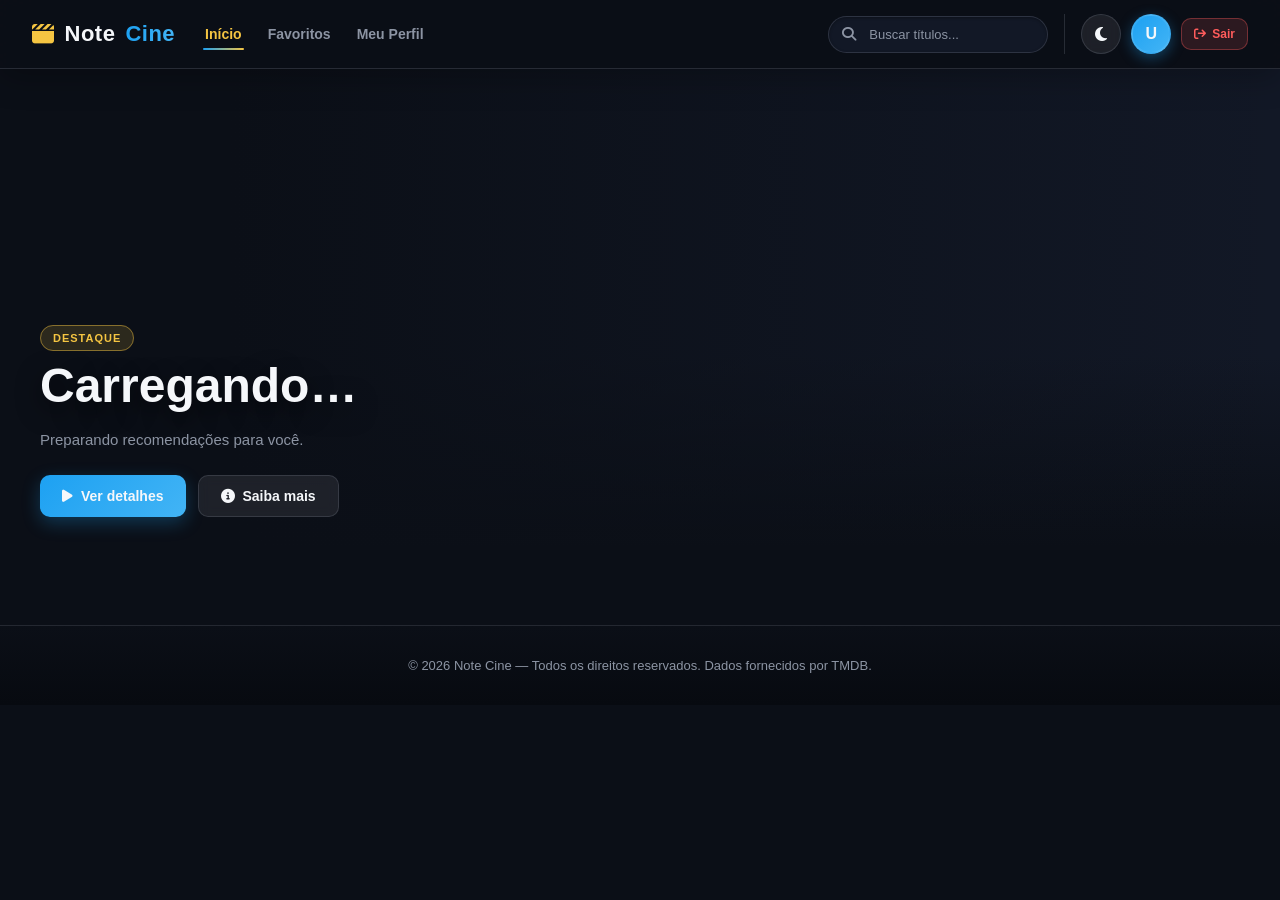
==== admin.html @ 6404b25a "Add files via upload" ====
<!DOCTYPE html>
<html lang="pt-BR">
<head>
    <meta charset="UTF-8">
    <meta name="viewport" content="width=device-width, initial-scale=1.0">
    <title>Admin — Note Cine</title>
    <link rel="stylesheet" href="https://cdnjs.cloudflare.com/ajax/libs/font-awesome/6.4.0/css/all.min.css">
    <link rel="stylesheet" href="theme.css">
    <style>
        body { padding: 32px 20px; }
        .admin-container { max-width: 1200px; margin: 0 auto; }
        .admin-header {
            display: flex;
            justify-content: space-between;
            align-items: center;
            gap: 16px;
            flex-wrap: wrap;
            margin-bottom: 28px;
            background: var(--nc-surface);
            padding: 20px 24px;
            border-radius: 12px;
            border-left: 4px solid var(--nc-gold);
            border: 1px solid var(--nc-border);
        }
        .table-wrapper { background: var(--nc-surface); border-radius: 12px; border: 1px solid var(--nc-border); overflow: hidden; }
        table { width: 100%; border-collapse: collapse; }
        th, td { padding: 16px; font-size: 13px; text-align: left; }
        th { background: var(--nc-surface-2); color: var(--nc-blue); font-weight: 800; text-transform: uppercase; font-size: 11px; letter-spacing: 0.5px; }
        td { border-top: 1px solid var(--nc-border); color: var(--nc-grey); vertical-align: middle; }
        tr:hover td { background: rgba(29, 161, 242, 0.06); color: var(--nc-white); }
        td select { width: 100%; background: var(--nc-bg); color: var(--nc-white); border: 1px solid var(--nc-border); padding: 8px; border-radius: 8px; }
        .btn-save { width: 100%; background: rgba(245, 197, 66, 0.15); color: var(--nc-gold); border: 1px solid rgba(245, 197, 66, 0.4); padding: 10px; border-radius: 8px; cursor: pointer; font-weight: 800; }
        .btn-save:hover { background: var(--nc-gold); color: #1a1400; }
    </style>
</head>
<body>

    <div class="admin-container">
        <div class="admin-header">
            <h1 style="font-size:22px;display:flex;align-items:center;gap:10px;"><i class="fa-solid fa-screwdriver-wrench" style="color:var(--nc-gold);"></i> Painel Admin — Note Cine</h1>
            <button type="button" class="nav-back" onclick="goBack()"><i class="fa-solid fa-arrow-left"></i> Voltar</button>
        </div>

        <div class="table-wrapper">
            <table>
                <thead>
                    <tr>
                        <th>ID</th>
                        <th>Usuário</th>
                        <th>E-mail</th>
                        <th>Plano (role)</th>
                        <th>Status</th>
                        <th>Ações</th>
                    </tr>
                </thead>
                <tbody id="users-table"></tbody>
            </table>
        </div>
    </div>

    <script src="js/config.js"></script>
    <script>
        const user = JSON.parse(localStorage.getItem('cineaura_user') || '{}');
        if (user.role !== 'admin') {
            alert('Acesso negado.');
            window.location.href = 'index.html';
        }

        async function loadUsers() {
            const formData = new FormData();
            formData.append('action', 'get_users');
            const res = await fetch('api.php', { method: 'POST', body: formData });
            const data = await res.json();

            if (!data.success) return;

            const tbody = document.getElementById('users-table');
            tbody.innerHTML = '';
            data.users.forEach(u => {
                tbody.innerHTML += `
                    <tr>
                        <td>#${u.id}</td>
                        <td><strong>${u.username}</strong></td>
                        <td>${u.email}</td>
                        <td>
                            <select id="role-${u.id}">
                                <option value="user" ${u.role === 'user' ? 'selected' : ''}>Visitante (5 filmes)</option>
                                <option value="nitro" ${u.role === 'nitro' ? 'selected' : ''}>Membro Plus (7 filmes)</option>
                                <option value="cinefilo" ${u.role === 'cinefilo' || u.role === 'vip' ? 'selected' : ''}>Cinéfilo (10 filmes)</option>
                                <option value="admin" ${u.role === 'admin' ? 'selected' : ''}>Administrador</option>
                            </select>
                        </td>
                        <td>
                            <select id="status-${u.id}">
                                <option value="pending" ${u.status === 'pending' ? 'selected' : ''}>Pendente</option>
                                <option value="approved" ${u.status === 'approved' ? 'selected' : ''}>Aprovado</option>
                            </select>
                        </td>
                        <td><button type="button" class="btn-save" onclick="saveUser(${u.id})"><i class="fa-solid fa-check"></i> Salvar</button></td>
                    </tr>
                `;
            });
        }

        async function saveUser(id) {
            const role = document.getElementById(`role-${id}`).value;
            const status = document.getElementById(`status-${id}`).value;

            const formData = new FormData();
            formData.append('action', 'update_user');
            formData.append('id', id);
            formData.append('role', role);
            formData.append('status', status);

            const res = await fetch('api.php', { method: 'POST', body: formData });
            const data = await res.json();
            if (data.success) {
                alert('Usuário atualizado.');
                const loggedInUser = JSON.parse(localStorage.getItem('cineaura_user') || '{}');
                if (parseInt(loggedInUser.id) === parseInt(id)) {
                    loggedInUser.role = role;
                    localStorage.setItem('cineaura_user', JSON.stringify(loggedInUser));
                }
            } else {
                alert('Erro: ' + data.message);
            }
        }

        loadUsers();
    </script>
</body>
</html>
---- theme.css ----
:root {
    --nc-bg: #0B0F17;
    --nc-blue: #1DA1F2;
    --nc-blue-hover: #42b4f5;
    --nc-gold: #F5C542;
    --nc-white: #F5F7FA;
    --nc-grey: #8C94A3;
    --nc-surface: #121826;
    --nc-surface-2: #1a2233;
    --nc-border: rgba(140, 148, 163, 0.22);
    --nc-danger: #ff5c5c;
    --nc-radius: 12px;
    --nc-shadow: 0 18px 40px rgba(0, 0, 0, 0.45);
    --nc-shadow-soft: 0 10px 28px rgba(0, 0, 0, 0.35);
    --nc-transition: 0.3s cubic-bezier(0.4, 0, 0.2, 1);
    --nc-transition-fast: 0.18s ease;
    --nc-glass: rgba(18, 24, 38, 0.72);
    --nc-gold-soft: rgba(245, 197, 66, 0.14);
    --nc-blue-soft: rgba(29, 161, 242, 0.14);
    --nc-danger-soft: rgba(255, 92, 92, 0.14);
    --nc-white-soft: rgba(245, 247, 250, 0.08);
}

/* Light mode shadow and styling overrides */
[data-theme="light"] {
    --nc-shadow: 0 8px 24px rgba(0, 0, 0, 0.08);
    --nc-shadow-soft: 0 4px 12px rgba(0, 0, 0, 0.06);
}

* { box-sizing: border-box; margin: 0; padding: 0; }

html { scrollbar-color: var(--nc-blue) var(--nc-surface); }
::-webkit-scrollbar { width: 10px; height: 10px; }
::-webkit-scrollbar-track { background: var(--nc-bg); }
::-webkit-scrollbar-thumb {
    background: linear-gradient(180deg, var(--nc-blue), #155f92);
    border-radius: 999px;
    border: 2px solid var(--nc-bg);
}
::-webkit-scrollbar-thumb:hover { background: var(--nc-blue-hover); }

::selection { background: var(--nc-blue); color: var(--nc-white); }

:focus-visible {
    outline: 2px solid var(--nc-gold);
    outline-offset: 2px;
}

body {
    background-color: var(--nc-bg);
    color: var(--nc-white);
    font-family: 'Segoe UI', Tahoma, Geneva, Verdana, sans-serif;
    min-height: 100vh;
    overflow-x: hidden;
}

a { color: var(--nc-blue); transition: color var(--nc-transition); }
a:hover { color: var(--nc-blue-hover); }

/* Header */
.site-header {
    position: sticky;
    top: 0;
    z-index: 1000;
    padding: 14px 32px;
    background: rgba(11, 15, 23, 0.82);
    backdrop-filter: blur(18px) saturate(1.4);
    -webkit-backdrop-filter: blur(18px) saturate(1.4);
    border-bottom: 1px solid var(--nc-border);
    box-shadow: 0 8px 32px rgba(0, 0, 0, 0.25);
    display: flex;
    justify-content: space-between;
    align-items: center;
    gap: 16px;
    flex-wrap: wrap;
}

/* Light mode header */
[data-theme="light"] .site-header {
    background: rgba(255, 255, 255, 0.95);
    backdrop-filter: blur(12px) saturate(1.2);
    -webkit-backdrop-filter: blur(12px) saturate(1.2);
    border-bottom: 1px solid #E5E7EB;
    box-shadow: 0 4px 12px rgba(0, 0, 0, 0.08);
}

.header-left { display: flex; align-items: center; gap: 28px; flex-wrap: wrap; }
.brand {
    position: relative;
    font-size: 22px;
    font-weight: 900;
    color: var(--nc-white);
    text-decoration: none;
    display: flex;
    align-items: center;
    gap: 10px;
    letter-spacing: 0.5px;
}

[data-theme="light"] .brand {
    color: #1F2937;
}

.brand i { color: var(--nc-gold); transition: transform var(--nc-transition-fast); }
.brand:hover i { transform: rotate(-8deg) scale(1.1); }
.brand em { color: var(--nc-blue); font-style: normal; background: linear-gradient(90deg, var(--nc-blue), var(--nc-blue-hover)); -webkit-background-clip: text; background-clip: text; -webkit-text-fill-color: transparent; }

.site-nav ul { display: flex; list-style: none; gap: 22px; flex-wrap: wrap; }
.site-nav a {
    position: relative;
    color: var(--nc-grey);
    text-decoration: none;
    font-weight: 600;
    font-size: 14px;
    padding: 4px 2px;
    transition: var(--nc-transition);
}

[data-theme="light"] .site-nav a {
    color: #6B7280;
}

[data-theme="light"] .site-nav a:hover,
[data-theme="light"] .site-nav a.active {
    color: #1F2937;
}

.site-nav a::after {
    content: '';
    position: absolute;
    left: 0;
    bottom: -4px;
    width: 0;
    height: 2px;
    border-radius: 2px;
    background: linear-gradient(90deg, var(--nc-blue), var(--nc-gold));
    transition: width var(--nc-transition);
}
.site-nav a:hover,
.site-nav a.active { color: var(--nc-white); }
.site-nav a:hover::after,
.site-nav a.active::after { width: 100%; }
.site-nav a.active { color: var(--nc-gold); }

.header-right { display: flex; align-items: center; gap: 16px; flex-wrap: wrap; }

.search-box { position: relative; }
.search-box input {
    background: var(--nc-surface);
    border: 1px solid var(--nc-border);
    padding: 10px 14px 10px 40px;
    border-radius: 999px;
    color: var(--nc-white);
    font-size: 13px;
    outline: none;
    width: min(220px, 55vw);
    transition: var(--nc-transition);
    box-shadow: inset 0 1px 3px rgba(0, 0, 0, 0.3);
}

[data-theme="light"] .search-box input {
    background: #FFFFFF;
    border: 1px solid #D1D5DB;
    color: #1F2937;
    box-shadow: inset 0 1px 3px rgba(0, 0, 0, 0.05);
}

.search-box input::placeholder { color: var(--nc-grey); }

[data-theme="light"] .search-box input::placeholder {
    color: #9CA3AF;
}

.search-box input:hover { border-color: var(--nc-blue-hover); }

[data-theme="light"] .search-box input:hover {
    border-color: #2563EB;
}

.search-box input:focus {
    width: min(280px, 70vw);
    border-color: var(--nc-blue);
    box-shadow: 0 0 0 3px var(--nc-blue-soft), inset 0 1px 3px rgba(0, 0, 0, 0.3);
    background: var(--nc-surface-2);
}

[data-theme="light"] .search-box input:focus {
    background: #F9FAFB;
    border-color: #2563EB;
    box-shadow: 0 0 0 3px rgba(37, 99, 235, 0.1), inset 0 1px 3px rgba(0, 0, 0, 0.03);
}

.search-box i {
    position: absolute;
    left: 14px;
    top: 50%;
    transform: translateY(-50%);
    color: var(--nc-grey);
    font-size: 14px;
    pointer-events: none;
    transition: color var(--nc-transition-fast);
}

[data-theme="light"] .search-box i {
    color: #9CA3AF;
}

.search-box:focus-within i { color: var(--nc-gold); }

[data-theme="light"] .search-box:focus-within i {
    color: #2563EB;
}

#search-results {
    position: absolute;
    top: calc(100% + 8px);
    right: 0;
    width: min(360px, 92vw);
    background: var(--nc-surface);
    border: 1px solid var(--nc-border);
    border-radius: var(--nc-radius);
    box-shadow: var(--nc-shadow);
    max-height: 380px;
    overflow-y: auto;
    display: none;
    z-index: 2000;
}
.search-item {
    display: flex;
    gap: 12px;
    padding: 10px 12px;
    cursor: pointer;
    transition: background var(--nc-transition);
}
.search-item:hover,
.search-item.focused { background: var(--nc-surface-2); }
.search-item img { width: 44px; height: 66px; object-fit: cover; border-radius: 6px; }
.search-item-info h5 { font-size: 13px; margin-bottom: 4px; }
.search-item-info span { font-size: 11px; color: var(--nc-grey); }
.search-empty, .search-loading { padding: 16px; color: var(--nc-grey); font-size: 13px; }

.search-section {
    border-top: 1px solid var(--nc-border);
    padding-top: 8px;
}

.search-section:first-child {
    border-top: none;
    padding-top: 0;
}

.search-section-title {
    font-size: 11px;
    font-weight: 700;
    color: var(--nc-grey);
    text-transform: uppercase;
    letter-spacing: 0.8px;
    padding: 0 12px 8px 12px;
    margin: 0;
}

.search-user-item {
    align-items: center;
}

.search-user-avatar {
    width: 44px;
    height: 44px;
    border-radius: 50%;
    object-fit: cover;
    flex-shrink: 0;
}

.search-user-stats {
    font-size: 11px;
    color: var(--nc-grey);
    display: block;
}

.user-controls {
    display: flex;
    align-items: center;
    gap: 10px;
    border-left: 1px solid var(--nc-border);
    padding-left: 16px;
}
.user-btn {
    width: 40px;
    height: 40px;
    border-radius: 50%;
    background: linear-gradient(135deg, var(--nc-blue), var(--nc-blue-hover));
    color: var(--nc-white);
    display: flex;
    justify-content: center;
    align-items: center;
    text-decoration: none;
    font-weight: bold;
    border: 2px solid var(--nc-white-soft);
    box-shadow: 0 4px 14px rgba(29, 161, 242, 0.35);
    background-size: cover;
    background-position: center;
    transition: var(--nc-transition);
    position: relative;
}
.user-btn:hover { transform: scale(1.08) rotate(4deg); box-shadow: 0 0 22px var(--nc-blue-soft); }

.btn-ghost,
.nav-back {
    color: var(--nc-blue);
    text-decoration: none;
    font-weight: 700;
    font-size: 14px;
    display: inline-flex;
    align-items: center;
    gap: 8px;
    background: none;
    border: none;
    cursor: pointer;
    font-family: inherit;
    transition: var(--nc-transition);
}
.btn-ghost:hover,
.nav-back:hover {
    color: var(--nc-blue-hover);
    transform: translateX(-2px);
}
.nav-back {
    background: var(--nc-white-soft);
    padding: 8px 14px;
    border-radius: 999px;
    border: 1px solid var(--nc-border);
    backdrop-filter: blur(6px);
    transition: var(--nc-transition);
}
.nav-back:hover {
    background: var(--nc-blue-soft);
    border-color: var(--nc-blue);
    color: var(--nc-blue-hover);
}

.logout-btn {
    background: var(--nc-danger-soft);
    color: var(--nc-danger);
    border: 1px solid rgba(255, 92, 92, 0.35);
    padding: 8px 12px;
    border-radius: 10px;
    cursor: pointer;
    font-weight: 700;
    font-size: 12px;
    transition: var(--nc-transition);
    display: inline-flex;
    align-items: center;
    gap: 6px;
}
.logout-btn:hover { background: var(--nc-danger); color: white; box-shadow: 0 4px 12px rgba(255, 92, 92, 0.4); }
.logout-btn:active { transform: scale(0.95); }

.theme-toggle-btn {
    background: var(--nc-white-soft);
    color: var(--nc-white);
    border: 1px solid var(--nc-border);
    width: 40px;
    height: 40px;
    border-radius: 50%;
    cursor: pointer;
    font-size: 16px;
    display: flex;
    align-items: center;
    justify-content: center;
    transition: var(--nc-transition);
    backdrop-filter: blur(6px);
    -webkit-backdrop-filter: blur(6px);
}
.theme-toggle-btn:hover {
    background: var(--nc-blue-soft);
    border-color: var(--nc-blue);
    color: var(--nc-blue);
    transform: rotate(20deg) scale(1.1);
    box-shadow: 0 0 18px var(--nc-blue-soft);
}
.theme-toggle-btn:active { transform: rotate(20deg) scale(0.95); }

.logout-btn:hover { background: var(--nc-danger); color: var(--nc-white); transform: translateY(-1px); box-shadow: 0 6px 16px rgba(255, 92, 92, 0.35); }

/* Hero */
.hero-banner {
    position: relative;
    width: 100%;
    min-height: 520px;
    background-color: var(--nc-surface);
    background-size: cover;
    background-position: center top;
    display: flex;
    align-items: flex-end;
    padding: 48px 40px 72px;
}

[data-theme="light"] .hero-banner {
    background-color: linear-gradient(135deg, #F3F4F6 0%, #E5E7EB 100%);
}

.hero-banner::before {
    content: '';
    position: absolute;
    inset: 0;
    background: linear-gradient(to right, var(--nc-bg) 18%, rgba(11, 15, 23, 0.55) 55%, transparent),
                linear-gradient(to top, var(--nc-bg) 8%, transparent 45%);
}

[data-theme="light"] .hero-banner::before {
    background: linear-gradient(to right, rgba(249, 250, 251, 0.85) 18%, rgba(249, 250, 251, 0.4) 55%, transparent),
                linear-gradient(to top, rgba(249, 250, 251, 0.6) 8%, transparent 45%);
}

.hero-content { position: relative; z-index: 2; max-width: 640px; }
.hero-badge {
    background: var(--nc-gold-soft);
    color: var(--nc-gold);
    border: 1px solid rgba(245, 197, 66, 0.45);
    padding: 6px 12px;
    border-radius: 999px;
    font-size: 11px;
    font-weight: 800;
    text-transform: uppercase;
    letter-spacing: 1px;
    animation: fadeUp 0.6s ease both;
}

[data-theme="light"] .hero-badge {
    background: rgba(37, 99, 235, 0.1);
    color: #2563EB;
    border: 1px solid rgba(37, 99, 235, 0.3);
}

.hero-title {
    font-size: clamp(28px, 5vw, 48px);
    font-weight: 900;
    margin: 14px 0 16px;
    line-height: 1.08;
    text-shadow: 0 8px 24px rgba(0, 0, 0, 0.65);
    animation: fadeUp 0.6s ease 0.08s both;
}

[data-theme="light"] .hero-title {
    color: #1F2937;
    text-shadow: 0 4px 12px rgba(0, 0, 0, 0.1);
}

.hero-desc { animation: fadeUp 0.6s ease 0.16s both; }
.hero-btns { animation: fadeUp 0.6s ease 0.24s both; }

@keyframes fadeUp {
    from { opacity: 0; transform: translateY(16px); }
    to { opacity: 1; transform: translateY(0); }
}
.hero-desc {
    font-size: 15px;
    color: var(--nc-grey);
    line-height: 1.65;
    margin-bottom: 22px;
    max-width: 560px;
}

[data-theme="light"] .hero-desc {
    color: #6B7280;
}

.hero-btns { display: flex; flex-wrap: wrap; gap: 12px; }

.btn-primary {
    position: relative;
    overflow: hidden;
    background: linear-gradient(135deg, var(--nc-blue), var(--nc-blue-hover));
    color: var(--nc-white);
    border: none;
    padding: 12px 22px;
    border-radius: 10px;
    font-weight: 800;
    font-size: 14px;
    cursor: pointer;
    display: inline-flex;
    align-items: center;
    gap: 8px;
    box-shadow: 0 6px 18px rgba(29, 161, 242, 0.28);
    transition: transform var(--nc-transition), box-shadow var(--nc-transition), filter var(--nc-transition);
}

[data-theme="light"] .btn-primary {
    background: linear-gradient(135deg, #2563EB, #1D4ED8);
    box-shadow: 0 4px 12px rgba(37, 99, 235, 0.25);
}

.btn-primary:hover {
    background: linear-gradient(135deg, var(--nc-blue-hover), var(--nc-blue));
    transform: translateY(-2px);
    box-shadow: 0 14px 28px rgba(29, 161, 242, 0.4);
    filter: saturate(1.1);
}

[data-theme="light"] .btn-primary:hover {
    background: linear-gradient(135deg, #1D4ED8, #1E40AF);
    box-shadow: 0 8px 20px rgba(37, 99, 235, 0.35);
}

.btn-primary:active { transform: translateY(0) scale(0.98); }
.btn-secondary {
    position: relative;
    overflow: hidden;
    background: var(--nc-white-soft);
    color: var(--nc-white);
    border: 1px solid var(--nc-border);
    padding: 12px 22px;
    border-radius: 10px;
    font-weight: 700;
    font-size: 14px;
    cursor: pointer;
    display: inline-flex;
    align-items: center;
    gap: 8px;
    backdrop-filter: blur(6px);
    transition: var(--nc-transition);
}

[data-theme="light"] .btn-secondary {
    background: #F3F4F6;
    color: #2563EB;
    border: 1px solid #D1D5DB;
}

[data-theme="light"] .btn-secondary:hover {
    background: #E5E7EB;
    border-color: #2563EB;
}

.btn-secondary:hover { background: var(--nc-surface-2); border-color: var(--nc-blue); transform: translateY(-2px); }
.btn-secondary:active { transform: translateY(0) scale(0.98); }

.btn-gold {
    position: relative;
    overflow: hidden;
    background: linear-gradient(135deg, var(--nc-gold), #e8b73a);
    color: #1a1400;
    border: none;
    padding: 12px 20px;
    border-radius: 10px;
    font-weight: 800;
    cursor: pointer;
    box-shadow: 0 6px 18px rgba(245, 197, 66, 0.3);
    transition: var(--nc-transition);
}
.btn-gold:hover { filter: brightness(1.08); transform: translateY(-2px); box-shadow: 0 12px 26px rgba(245, 197, 66, 0.4); }
.btn-gold:active { transform: translateY(0) scale(0.98); }

/* ==== ALTERAÇÕES DE LAYOUT (ITEM 2 DO PROMPT) ==== */
.page-container {
    max-width: 2000px;
    width: 98%;
    margin: -36px auto 48px;
    padding: 0 2vw 24px;
    position: relative;
    z-index: 3;
}

/* Carousels */
.category-section { margin-bottom: 42px; }
.section-title {
    font-size: 20px;
    font-weight: 800;
    color: var(--nc-white);
    margin-bottom: 16px;
    display: flex;
    align-items: center;
    gap: 10px;
}
.section-title i { color: var(--nc-blue); }
.highlight-title { color: var(--nc-gold); }

/* ==== ALTERAÇÕES DE LAYOUT (ITEM 2 DO PROMPT) ==== */
.carousel-wrapper {
    position: relative;
    padding: 0 2vw;
}
.carousel-viewport {
    overflow: hidden;
    cursor: grab;
    border-radius: var(--nc-radius);
}
.carousel-viewport.is-dragging { cursor: grabbing; }
.carousel-track {
    display: flex;
    gap: 12px;
    padding: 6px 2px 14px;
    transition: transform 0.45s cubic-bezier(0.25, 0.46, 0.45, 0.94);
    will-change: transform;
}
.carousel-track.no-transition { transition: none !important; }

.carousel-arrow {
    position: absolute;
    top: 50%;
    transform: translateY(-50%);
    width: 34px;
    height: 60px;
    border: none;
    border-radius: 10px;
    background: var(--nc-glass);
    color: var(--nc-white);
    cursor: pointer;
    z-index: 5;
    opacity: 0;
    pointer-events: none;
    transition: opacity var(--nc-transition), background var(--nc-transition), transform var(--nc-transition), box-shadow var(--nc-transition);
    backdrop-filter: blur(10px);
    -webkit-backdrop-filter: blur(10px);
    border: 1px solid var(--nc-border);
    box-shadow: 0 4px 16px rgba(0, 0, 0, 0.35);
}
.carousel-arrow.is-visible {
    opacity: 1;
    pointer-events: auto;
}
.carousel-arrow.is-visible:hover {
    background: linear-gradient(135deg, var(--nc-blue-soft), rgba(29, 161, 242, 0.35));
    border-color: var(--nc-blue);
    box-shadow: 0 0 18px var(--nc-blue-soft);
}
.carousel-arrow.is-visible:active { transform: translateY(-50%) scale(0.92); }
.carousel-arrow--left { left: 0; }
.carousel-arrow--right { right: 0; }

.movie-card {
    flex: 0 0 180px;
    background: var(--nc-surface);
    border-radius: var(--nc-radius);
    overflow: hidden;
    border: 1px solid var(--nc-border);
    transition: transform var(--nc-transition), border-color var(--nc-transition), box-shadow var(--nc-transition);
    animation: cardIn 0.45s ease both;
    position: relative;
}

/* Light mode card styling */
[data-theme="light"] .movie-card {
    background: #FFFFFF;
    box-shadow: 0 2px 8px rgba(0, 0, 0, 0.08);
    border: 1px solid #E5E7EB;
}

[data-theme="light"] .movie-card:hover {
    box-shadow: 0 12px 24px rgba(37, 99, 235, 0.15), 0 0 0 2px rgba(37, 99, 235, 0.1);
    border-color: #2563EB;
}

@keyframes cardIn {
    from { opacity: 0; transform: translateY(12px); }
    to { opacity: 1; transform: translateY(0); }
}
.movie-card:hover {
    transform: translateY(-8px) scale(1.03);
    border-color: var(--nc-blue);
    box-shadow: 0 24px 48px rgba(0, 0, 0, 0.6), 0 0 0 1px var(--nc-blue-soft);
    z-index: 2;
}
.movie-card__poster-wrap {
    position: relative;
    aspect-ratio: 2/3;
    overflow: hidden;
    background: var(--nc-surface-2);
    cursor: pointer;
}
.movie-card__poster {
    width: 100%;
    height: 100%;
    object-fit: cover;
    opacity: 0;
    transition: transform 0.45s ease, opacity 0.35s ease;
}
.movie-card__poster.loaded { opacity: 1; }
.movie-card:hover .movie-card__poster { transform: scale(1.06); }
.movie-card__overlay {
    position: absolute;
    inset: 0;
    background: linear-gradient(to top, rgba(11, 15, 23, 0.85), transparent 55%);
    opacity: 0;
    transition: opacity var(--nc-transition);
}

[data-theme="light"] .movie-card__overlay {
    background: linear-gradient(to top, rgba(0, 0, 0, 0.6), transparent 55%);
}

.movie-card:hover .movie-card__overlay { opacity: 1; }
.movie-card__rating {
    position: absolute;
    top: 10px;
    right: 10px;
    background: rgba(11, 15, 23, 0.78);
    color: var(--nc-gold);
    padding: 4px 8px;
    border-radius: 8px;
    font-size: 11px;
    font-weight: 800;
    border: 1px solid rgba(245, 197, 66, 0.35);
}

[data-theme="light"] .movie-card__rating {
    background: rgba(0, 0, 0, 0.7);
}

.movie-card__quality {
    position: absolute;
    bottom: 8px;
    left: 10px;
    background: var(--nc-glass);
    backdrop-filter: blur(6px);
    color: var(--nc-white);
    border: 1px solid var(--nc-border);
    padding: 3px 8px;
    border-radius: 999px;
    font-size: 10px;
    font-weight: 800;
    letter-spacing: 0.5px;
}

[data-theme="light"] .movie-card__quality {
    background: rgba(0, 0, 0, 0.65);
    color: #FFFFFF;
}

.movie-card__quality.quality-4k {
    background: var(--nc-gold-soft);
    color: var(--nc-gold);
    border-color: rgba(245, 197, 66, 0.5);
    box-shadow: 0 0 12px rgba(245, 197, 66, 0.35);
}
.movie-card__heart {
    position: absolute;
    top: 10px;
    left: 10px;
    background: rgba(11, 15, 23, 0.75);
    border: 1px solid var(--nc-border);
    border-radius: 50%;
    width: 34px;
    height: 34px;
    cursor: pointer;
    font-size: 16px;
    z-index: 2;
    display: flex;
    align-items: center;
    justify-content: center;
    transition: transform var(--nc-transition-fast), background var(--nc-transition-fast), border-color var(--nc-transition-fast);
}

[data-theme="light"] .movie-card__heart {
    background: rgba(255, 255, 255, 0.95);
    border: 1px solid #E5E7EB;
}

.movie-card__heart:hover { transform: scale(1.15); background: var(--nc-danger-soft); border-color: var(--nc-danger); }
.movie-card__heart.is-favorite { background: var(--nc-danger); border-color: var(--nc-danger); animation: heartPop 0.4s ease; }
@keyframes heartPop {
    0% { transform: scale(1); }
    40% { transform: scale(1.35); }
    100% { transform: scale(1); }
}
.movie-card__body { padding: 12px; }
.movie-card__title {
    font-size: 14px;
    font-weight: 700;
    white-space: nowrap;
    overflow: hidden;
    text-overflow: ellipsis;
    margin-bottom: 6px;
}

[data-theme="light"] .movie-card__title {
    color: #1F2937;
}

.movie-card__meta { display: flex; flex-wrap: wrap; gap: 6px; margin-bottom: 8px; }
.meta-badge {
    font-size: 10px;
    color: var(--nc-grey);
    background: var(--nc-white-soft);
    border: 1px solid var(--nc-border);
    padding: 3px 7px;
    border-radius: 999px;
}
.meta-badge.genre {
    color: var(--nc-blue);
    background: var(--nc-blue-soft);
    border-color: transparent;
}
.btn-mylist {
    width: 100%;
    background: var(--nc-blue-soft);
    color: var(--nc-blue);
    border: 1px solid rgba(29, 161, 242, 0.35);
    padding: 8px;
    border-radius: 10px;
    font-size: 11px;
    font-weight: 700;
    cursor: pointer;
    transition: var(--nc-transition);
}
.btn-mylist:hover,
.btn-mylist.is-added {
    background: linear-gradient(135deg, var(--nc-blue), var(--nc-blue-hover));
    color: var(--nc-white);
    box-shadow: 0 6px 14px rgba(29, 161, 242, 0.3);
}

.skeleton-card { flex: 0 0 180px; }
.sk-poster.skeleton,
.sk-line.skeleton,
.sk-btn.skeleton,
.skeleton {
    background: linear-gradient(90deg, var(--nc-surface-2) 25%, #26344d 50%, var(--nc-surface-2) 75%);
    background-size: 200% 100%;
    animation: shimmer 1.2s infinite;
    border-radius: 8px;
    border: 1px solid var(--nc-border);
}
.sk-poster { aspect-ratio: 2/3; margin-bottom: 10px; }
.sk-line { height: 12px; margin-bottom: 6px; }
.sk-line.short { width: 55%; }
.sk-btn { height: 32px; margin-top: 8px; }
@keyframes shimmer { to { background-position: -200% 0; } }

#toast-notification {
    position: fixed;
    bottom: 24px;
    right: 24px;
    background: var(--nc-glass);
    backdrop-filter: blur(14px);
    -webkit-backdrop-filter: blur(14px);
    border: 1px solid var(--nc-border);
    padding: 14px 18px;
    border-radius: 12px;
    display: none;
    align-items: center;
    gap: 10px;
    z-index: 10001;
    box-shadow: var(--nc-shadow);
    animation: toastIn 0.35s ease both;
    font-size: 13px;
    font-weight: 600;
}
@keyframes toastIn {
    from { opacity: 0; transform: translateY(14px) scale(0.96); }
    to { opacity: 1; transform: translateY(0) scale(1); }
}
#toast-notification i { color: var(--nc-gold); }
.toast-out { opacity: 0; transform: translateY(8px); transition: 0.3s ease; }

.site-footer {
    border-top: 1px solid var(--nc-border);
    padding: 32px 24px;
    text-align: center;
    color: var(--nc-grey);
    font-size: 13px;
    background: linear-gradient(180deg, var(--nc-bg), #070a10);
    margin-top: 32px;
}

/* Profile / favorites shared */
.container-narrow { max-width: 1000px; margin: 32px auto; padding: 0 20px; }
.section-header {
    display: flex;
    justify-content: space-between;
    align-items: center;
    margin-bottom: 14px;
    border-bottom: 1px solid var(--nc-border);
    padding-bottom: 10px;
}
.profile-card {
    position: relative;
    background: var(--nc-surface);
    border: 1px solid var(--nc-border);
    border-radius: 18px;
    padding: 24px;
    display: flex;
    justify-content: space-between;
    align-items: center;
    gap: 16px;
    flex-wrap: wrap;
    margin-bottom: 28px;
    box-shadow: var(--nc-shadow-soft);
}
.user-info { display: flex; align-items: center; gap: 18px; }
.avatar {
    width: 80px;
    height: 80px;
    border-radius: 50%;
    background: var(--nc-surface-2);
    border: 3px solid var(--nc-blue);
    display: flex;
    justify-content: center;
    align-items: center;
    font-size: 30px;
    font-weight: 800;
    background-size: cover;
    background-position: center;
    overflow: hidden;
}
.role-badge {
    background: var(--nc-blue-soft);
    color: var(--nc-blue);
    border: 1px solid rgba(29, 161, 242, 0.35);
    padding: 4px 10px;
    border-radius: 999px;
    font-size: 11px;
    font-weight: 800;
    display: inline-flex;
    align-items: center;
    gap: 6px;
}
.role-badge.role-gold { background: var(--nc-gold-soft); color: var(--nc-gold); border-color: rgba(245, 197, 66, 0.4); }
.bio { font-size: 13px; color: var(--nc-grey); margin-top: 8px; font-style: italic; max-width: 420px; }
.btn-edit {
    background: var(--nc-surface-2);
    color: var(--nc-white);
    border: 1px solid var(--nc-border);
    padding: 10px 16px;
    border-radius: 10px;
    cursor: pointer;
    font-weight: 700;
    font-size: 13px;
    display: inline-flex;
    align-items: center;
    gap: 8px;
    transition: var(--nc-transition);
}
.btn-edit:hover { border-color: var(--nc-blue); color: var(--nc-blue); transform: translateY(-2px); box-shadow: 0 8px 18px rgba(29, 161, 242, 0.2); }

.slots-grid {
    display: flex;
    flex-wrap: wrap;
    gap: 14px;
    margin-bottom: 32px;
}
.slot-card {
    width: 130px;
    height: 195px;
    flex-shrink: 0;
    background: var(--nc-surface);
    border: 2px dashed var(--nc-border);
    border-radius: 14px;
    display: flex;
    flex-direction: column;
    justify-content: center;
    align-items: center;
    cursor: pointer;
    position: relative;
    overflow: hidden;
    background-size: cover;
    background-position: center;
    transition: transform var(--nc-transition), border-color var(--nc-transition), box-shadow var(--nc-transition);
}
.slot-card:hover { border-color: var(--nc-blue); transform: translateY(-3px); box-shadow: var(--nc-shadow-soft); }
.slot-card.empty i { color: var(--nc-blue); font-size: 22px; margin-bottom: 8px; transition: transform var(--nc-transition-fast); }
.slot-card.empty:hover i { transform: scale(1.25); }
.slot-card.empty span { color: var(--nc-grey); font-size: 11px; font-weight: 700; }
.slot-card.filled { border-style: solid; }
.slot-card .overlay {
    position: absolute;
    bottom: 0;
    left: 0;
    width: 100%;
    background: linear-gradient(to top, rgba(11, 15, 23, 0.95), rgba(11, 15, 23, 0.4) 60%, transparent);
    padding: 14px 8px 8px;
    text-align: center;
}
.slot-card .overlay h4 {
    font-size: 11px;
    font-weight: 700;
    color: var(--nc-white);
    line-height: 1.2;
    overflow: hidden;
    text-overflow: ellipsis;
    white-space: nowrap;
}
.slot-card .overlay p {
    font-size: 10px;
    color: var(--nc-grey);
    margin-top: 2px;
    overflow: hidden;
    text-overflow: ellipsis;
    white-space: nowrap;
}
.slot-remove-btn {
    position: absolute;
    top: 6px;
    right: 6px;
    width: 26px;
    height: 26px;
    border-radius: 50%;
    background: rgba(11, 15, 23, 0.85);
    border: 1px solid rgba(255, 92, 92, 0.5);
    color: var(--nc-danger);
    display: flex;
    align-items: center;
    justify-content: center;
    font-size: 13px;
    cursor: pointer;
    opacity: 0;
    transition: opacity var(--nc-transition-fast), transform var(--nc-transition-fast), background var(--nc-transition-fast);
    z-index: 10;
}
.slot-card:hover .slot-remove-btn { opacity: 1; }
.slot-remove-btn:hover { background: var(--nc-danger); color: var(--nc-white); transform: scale(1.15); border-color: var(--nc-danger); }

.modal-overlay {
    position: fixed;
    inset: 0;
    background: rgba(0, 0, 0, 0.82);
    display: none;
    justify-content: center;
    align-items: center;
    z-index: 10000;
    backdrop-filter: blur(8px);
    -webkit-backdrop-filter: blur(8px);
    animation: fadeIn 0.25s ease both;
}
@keyframes fadeIn {
    from { opacity: 0; }
    to { opacity: 1; }
}
.modal-content,
.modal-box {
    background: var(--nc-surface);
    border: 1px solid var(--nc-border);
    padding: 24px;
    border-radius: 18px;
    width: min(480px, 92vw);
    position: relative;
    box-shadow: var(--nc-shadow);
    animation: modalIn 0.32s cubic-bezier(0.34, 1.4, 0.64, 1) both;
    max-height: 88vh;
    overflow-y: auto;
}
@keyframes modalIn {
    from { opacity: 0; transform: translateY(22px) scale(0.96); }
    to { opacity: 1; transform: translateY(0) scale(1); }
}
.btn-close-modal {
    position: absolute;
    top: 14px;
    right: 14px;
    width: 32px;
    height: 32px;
    display: flex;
    align-items: center;
    justify-content: center;
    background: var(--nc-white-soft);
    border: 1px solid var(--nc-border);
    border-radius: 50%;
    color: var(--nc-grey);
    font-size: 14px;
    cursor: pointer;
    transition: var(--nc-transition-fast);
    z-index: 2;
}
.btn-close-modal:hover { background: var(--nc-danger-soft); color: var(--nc-danger); border-color: var(--nc-danger); transform: rotate(90deg); }
.form-group { margin-bottom: 14px; }
.form-group label { display: block; font-size: 12px; color: var(--nc-grey); margin-bottom: 6px; font-weight: 700; }
.form-group input,
.form-group textarea,
.form-group select {
    width: 100%;
    background: var(--nc-bg);
    border: 1px solid var(--nc-border);
    color: var(--nc-white);
    padding: 11px;
    border-radius: 10px;
    outline: none;
    transition: var(--nc-transition-fast);
    font-family: inherit;
}
.form-group input:focus,
.form-group textarea:focus,
.form-group select:focus {
    border-color: var(--nc-blue);
    box-shadow: 0 0 0 3px var(--nc-blue-soft);
    background: var(--nc-surface-2);
}
.btn-submit {
    width: 100%;
    background: linear-gradient(135deg, var(--nc-blue), var(--nc-blue-hover));
    color: var(--nc-white);
    border: none;
    padding: 12px;
    border-radius: 10px;
    font-weight: 800;
    cursor: pointer;
    margin-top: 8px;
    font-size: 14px;
    display: inline-flex;
    align-items: center;
    justify-content: center;
    gap: 8px;
    transition: var(--nc-transition);
    box-shadow: 0 8px 20px rgba(29, 161, 242, 0.3);
}
.btn-submit:hover { transform: translateY(-2px); box-shadow: 0 12px 26px rgba(29, 161, 242, 0.4); filter: brightness(1.08); }
.btn-submit:active { transform: scale(0.98); }

.fav-grid {
    display: grid;
    grid-template-columns: repeat(auto-fill, minmax(180px, 1fr));
    gap: 18px;
}
.fav-card {
    background: var(--nc-surface);
    border-radius: 14px;
    overflow: hidden;
    border: 1px solid var(--nc-border);
    cursor: pointer;
    transition: transform var(--nc-transition), border-color var(--nc-transition), box-shadow var(--nc-transition);
    animation: cardIn 0.4s ease both;
}
.fav-card:hover { transform: translateY(-6px); border-color: var(--nc-blue); box-shadow: var(--nc-shadow-soft); }
.fav-card img { width: 100%; aspect-ratio: 2/3; object-fit: cover; transition: transform 0.45s ease; }
.fav-card:hover img { transform: scale(1.05); }
.fav-info { padding: 12px; text-align: center; }
.fav-info h3 { font-size: 14px; }
.fav-info .fav-type { font-size: 11px; color: var(--nc-gold); font-weight: 700; text-transform: uppercase; letter-spacing: 0.5px; }
.empty-msg { font-size: 14px; }

/* Movie detail page */
.movie-page-hero {
    position: relative;
    padding: 40px 32px 48px;
    background-size: cover;
    background-position: center;
}
.movie-page-hero::before {
    content: '';
    position: absolute;
    inset: 0;
    background: linear-gradient(to right, var(--nc-bg) 20%, rgba(11, 15, 23, 0.88) 70%, rgba(11, 15, 23, 0.65)),
                linear-gradient(to top, var(--nc-bg), transparent 50%);
}
.movie-page-inner {
    position: relative;
    z-index: 2;
    max-width: 1200px;
    margin: 0 auto;
    display: flex;
    gap: 28px;
    flex-wrap: wrap;
}
.movie-poster {
    width: min(280px, 100%);
    border-radius: 12px;
    box-shadow: var(--nc-shadow);
    border: 1px solid var(--nc-border);
}
.movie-main { flex: 1; min-width: 260px; }
.movie-main h1 { font-size: clamp(24px, 4vw, 36px); margin-bottom: 10px; }
.movie-meta-row { color: var(--nc-grey); font-size: 14px; margin-bottom: 18px; display: flex; flex-wrap: wrap; gap: 10px; align-items: center; }
.movie-score { color: var(--nc-gold); font-weight: 800; }
.movie-actions-row {
    display: flex;
    flex-wrap: wrap;
    gap: 12px;
    margin: 20px 0 24px;
}
.movie-actions-row .btn-primary,
.movie-actions-row .btn-secondary { min-width: 200px; justify-content: center; }
.movie-actions-row .is-active-fav {
    background: linear-gradient(135deg, var(--nc-gold-soft), rgba(245, 197, 66, 0.28));
    border: 1px solid var(--nc-gold);
    color: var(--nc-gold);
    box-shadow: 0 8px 20px rgba(245, 197, 66, 0.25);
}
.movie-actions-row .is-active-profile {
    background: var(--nc-blue-soft);
    border-color: var(--nc-blue);
    color: var(--nc-blue-hover);
}
.btn-trailer {
    background: var(--nc-white-soft);
    border: 1px solid var(--nc-border);
    color: var(--nc-white);
}
.btn-trailer:hover { border-color: var(--nc-gold); color: var(--nc-gold); background: var(--nc-gold-soft); }

.cast-row {
    display: flex;
    gap: 14px;
    overflow-x: auto;
    padding-bottom: 10px;
    scroll-behavior: smooth;
    scrollbar-width: thin;
}
.cast-card {
    min-width: 120px;
    background: var(--nc-surface);
    border: 1px solid var(--nc-border);
    border-radius: 12px;
    overflow: hidden;
    transition: transform var(--nc-transition), border-color var(--nc-transition);
}
.cast-card:hover { transform: translateY(-4px); border-color: var(--nc-blue); }
.cast-card img { width: 100%; height: 150px; object-fit: cover; }
.cast-card p { padding: 8px; font-size: 12px; color: var(--nc-grey); }

/* ==========================================
   NOTE CINE — IDENTIDADE PREMIUM
   ========================================== */

/* Movie poster / hero polish */
.movie-poster {
    border-radius: 14px;
    box-shadow: 0 20px 50px rgba(0, 0, 0, 0.6), 0 0 0 1px var(--nc-border);
    animation: posterIn 0.5s ease both;
}
@keyframes posterIn {
    from { opacity: 0; transform: translateX(-16px); }
    to { opacity: 1; transform: translateX(0); }
}
.movie-main h1 {
    display: flex;
    align-items: center;
    gap: 12px;
    flex-wrap: wrap;
}
.movie-type-tag {
    font-size: 11px;
    font-weight: 800;
    text-transform: uppercase;
    letter-spacing: 1px;
    padding: 5px 12px;
    border-radius: 999px;
    background: var(--nc-blue-soft);
    color: var(--nc-blue-hover);
    border: 1px solid rgba(29, 161, 242, 0.4);
}
.movie-meta-row > span {
    display: inline-flex;
    align-items: center;
    gap: 6px;
    background: var(--nc-white-soft);
    border: 1px solid var(--nc-border);
    padding: 5px 12px;
    border-radius: 999px;
    font-size: 12px;
}
.movie-score { color: var(--nc-gold) !important; }

/* Reviews */
.reviews-section { margin: 40px 0 24px; }
.section-head {
    display: flex;
    justify-content: space-between;
    align-items: center;
    gap: 12px;
    flex-wrap: wrap;
    margin-bottom: 18px;
    padding-bottom: 12px;
    border-bottom: 1px solid var(--nc-border);
}
.reviews-list { display: grid; grid-template-columns: repeat(auto-fill, minmax(320px, 1fr)); gap: 16px; }
.review-card {
    background: var(--nc-surface);
    border: 1px solid var(--nc-border);
    border-radius: 16px;
    padding: 18px;
    position: relative;
    transition: transform var(--nc-transition), border-color var(--nc-transition), box-shadow var(--nc-transition);
    animation: cardIn 0.4s ease both;
}
.review-card:hover { transform: translateY(-4px); border-color: var(--nc-blue); box-shadow: var(--nc-shadow-soft); }
.review-card.own { border-left: 3px solid var(--nc-gold); }
.review-head { display: flex; justify-content: space-between; align-items: center; gap: 10px; margin-bottom: 12px; }
.review-user { display: flex; align-items: center; gap: 10px; }
.review-avatar {
    width: 38px;
    height: 38px;
    border-radius: 50%;
    background: linear-gradient(135deg, var(--nc-blue), var(--nc-gold));
    color: var(--nc-bg);
    display: flex;
    align-items: center;
    justify-content: center;
    font-weight: 900;
    font-size: 15px;
    flex-shrink: 0;
}
.review-user strong { display: block; font-size: 13px; }
.review-date { font-size: 11px; color: var(--nc-grey); }
.review-rating {
    background: var(--nc-gold-soft);
    color: var(--nc-gold);
    border: 1px solid rgba(245, 197, 66, 0.4);
    padding: 4px 10px;
    border-radius: 999px;
    font-size: 12px;
    font-weight: 800;
    white-space: nowrap;
}
.review-card h4 { font-size: 15px; margin-bottom: 6px; color: var(--nc-white); }
.review-card p { font-size: 13px; color: var(--nc-grey); line-height: 1.6; }
.review-actions { display: flex; gap: 8px; margin-top: 12px; }
.btn-mini {
    display: inline-flex;
    align-items: center;
    gap: 6px;
    background: var(--nc-white-soft);
    color: var(--nc-blue-hover);
    border: 1px solid var(--nc-border);
    padding: 6px 12px;
    border-radius: 999px;
    font-size: 11px;
    font-weight: 700;
    cursor: pointer;
    transition: var(--nc-transition-fast);
}
.btn-mini:hover { background: var(--nc-blue-soft); border-color: var(--nc-blue); transform: translateY(-1px); }
.btn-mini.btn-danger { color: var(--nc-danger); }
.btn-mini.btn-danger:hover { background: var(--nc-danger-soft); border-color: var(--nc-danger); }

/* Rating range input */
.rating-display {
    text-align: center;
    font-size: 26px;
    font-weight: 900;
    color: var(--nc-gold);
    margin-top: 6px;
    text-shadow: 0 0 18px rgba(245, 197, 66, 0.35);
}
input[type="range"] {
    -webkit-appearance: none;
    appearance: none;
    width: 100%;
    height: 6px;
    border-radius: 999px;
    background: linear-gradient(90deg, var(--nc-blue), var(--nc-gold));
    outline: none;
    cursor: pointer;
    border: none;
    padding: 0;
}
input[type="range"]::-webkit-slider-thumb {
    -webkit-appearance: none;
    appearance: none;
    width: 20px;
    height: 20px;
    border-radius: 50%;
    background: var(--nc-white);
    border: 3px solid var(--nc-gold);
    box-shadow: 0 2px 10px rgba(245, 197, 66, 0.5);
    transition: transform var(--nc-transition-fast);
}
input[type="range"]::-webkit-slider-thumb:hover { transform: scale(1.2); }
input[type="range"]::-moz-range-thumb {
    width: 20px;
    height: 20px;
    border-radius: 50%;
    background: var(--nc-white);
    border: 3px solid var(--nc-gold);
    box-shadow: 0 2px 10px rgba(245, 197, 66, 0.5);
}

/* Trailer player */
.player-modal .modal-content { max-width: 860px; padding: 16px; background: var(--nc-bg); }
.player-frame {
    position: relative;
    width: 100%;
    aspect-ratio: 16 / 9;
    background: var(--nc-surface-2);
    border-radius: 12px;
    overflow: hidden;
    border: 1px solid var(--nc-border);
}
.player-frame iframe { position: absolute; inset: 0; width: 100%; height: 100%; border: none; }
.player-placeholder {
    position: absolute;
    inset: 0;
    display: flex;
    flex-direction: column;
    align-items: center;
    justify-content: center;
    gap: 12px;
    color: var(--nc-grey);
    font-size: 14px;
}
.player-placeholder i { font-size: 42px; color: var(--nc-blue); animation: pulseGlow 1.8s ease infinite; }
@keyframes pulseGlow {
    0%, 100% { opacity: 0.5; transform: scale(1); }
    50% { opacity: 1; transform: scale(1.15); }
}

/* ==========================================
   PERFIL PREMIUM — Banner, GIF, Molduras
   ========================================== */
.profile-hero {
    --accent: var(--nc-blue);
    position: relative;
    background: var(--nc-surface);
    border: 1px solid var(--nc-border);
    border-radius: 20px;
    overflow: hidden;
    margin-bottom: 28px;
    box-shadow: var(--nc-shadow-soft);
    transition: box-shadow var(--nc-transition), border-color var(--nc-transition);
}
.profile-hero::before {
    content: '';
    position: absolute;
    top: 0;
    left: 0;
    right: 0;
    height: 3px;
    background: linear-gradient(90deg, var(--accent), transparent 80%);
    z-index: 2;
}
.profile-banner {
    position: relative;
    height: 190px;
    background: linear-gradient(135deg, var(--nc-surface-2), var(--nc-bg));
    background-size: cover;
    background-position: center;
    border-bottom: 1px solid var(--nc-border);
}
.profile-banner.has-banner::after {
    content: '';
    position: absolute;
    inset: 0;
    background: linear-gradient(to top, var(--nc-surface), transparent 70%);
}
.profile-banner.no-banner {
    background:
        radial-gradient(circle at 20% 40%, rgba(29, 161, 242, 0.28), transparent 45%),
        radial-gradient(circle at 80% 60%, rgba(245, 197, 66, 0.22), transparent 45%),
        linear-gradient(135deg, var(--nc-surface-2), var(--nc-bg));
}
.profile-hero-inner {
    position: relative;
    padding: 0 28px 28px;
    display: flex;
    align-items: flex-end;
    gap: 22px;
    flex-wrap: wrap;
}
.profile-avatar-zone { margin-top: -52px; position: relative; }
.avatar-effect {
    position: absolute;
    top: 50%;
    left: 50%;
    width: 150px;
    height: 150px;
    transform: translate(-50%, -50%);
    border-radius: 50%;
    overflow: hidden;
    z-index: 0;
    pointer-events: none;
}
.avatar-effect img {
    width: 100%;
    height: 100%;
    object-fit: cover;
    border-radius: 50%;
}
.avatar-effect.effect-rotate img { animation: spinSlow 12s linear infinite; }
.avatar-effect.effect-pulse { animation: gifPulse 3s ease-in-out infinite; }
.avatar-effect.effect-float { animation: gifFloat 4s ease-in-out infinite; }
@keyframes spinSlow { to { transform: rotate(360deg); } }
@keyframes gifPulse {
    0%, 100% { transform: translate(-50%, -50%) scale(1); opacity: 0.85; }
    50% { transform: translate(-50%, -50%) scale(1.12); opacity: 1; }
}
@keyframes gifFloat {
    0%, 100% { transform: translate(-50%, -56%) translateY(0); }
    50% { transform: translate(-50%, -48%) translateY(-6px); }
}

/* Avatar frames */
.avatar-frame-wrap { position: relative; z-index: 1; display: inline-flex; }
.avatar.profile-avatar { width: 112px; height: 112px; font-size: 44px; }
.frame-gold .avatar { border: 4px solid var(--nc-gold); box-shadow: 0 0 24px rgba(245, 197, 66, 0.55), inset 0 0 0 2px var(--nc-bg); }
.frame-blue .avatar { border: 4px solid var(--nc-blue); box-shadow: 0 0 24px rgba(29, 161, 242, 0.55), inset 0 0 0 2px var(--nc-bg); }
.frame-neon .avatar {
    border: 4px solid var(--nc-blue-hover);
    box-shadow: 0 0 0 3px var(--nc-bg), 0 0 30px rgba(66, 180, 245, 0.8), inset 0 0 0 2px var(--nc-bg);
    animation: neonPulse 2.2s ease-in-out infinite;
}
@keyframes neonPulse {
    0%, 100% { box-shadow: 0 0 0 3px var(--nc-bg), 0 0 16px rgba(66, 180, 245, 0.5), inset 0 0 0 2px var(--nc-bg); }
    50% { box-shadow: 0 0 0 3px var(--nc-bg), 0 0 40px rgba(66, 180, 245, 0.95), inset 0 0 0 2px var(--nc-bg); }
}
.frame-rainbow { position: relative; }
.frame-rainbow::before {
    content: '';
    position: absolute;
    inset: -5px;
    border-radius: 50%;
    background: conic-gradient(from 0deg, var(--nc-blue), var(--nc-gold), var(--nc-danger), var(--nc-blue));
    animation: spinSlow 6s linear infinite;
    z-index: 0;
}
.frame-rainbow .avatar { position: relative; z-index: 1; border: 4px solid var(--nc-bg); }

.profile-head-info { flex: 1; min-width: 220px; z-index: 1; }
.profile-head-info h2 { font-size: 26px; display: flex; align-items: center; gap: 10px; flex-wrap: wrap; }
.profile-actions { display: flex; gap: 10px; flex-wrap: wrap; z-index: 1; }

/* Decorator options */
.decor-options { display: flex; gap: 10px; flex-wrap: wrap; }
.decor-option {
    padding: 10px 14px;
    border-radius: 12px;
    background: var(--nc-surface-2);
    border: 1px solid var(--nc-border);
    color: var(--nc-white);
    font-size: 12px;
    font-weight: 700;
    cursor: pointer;
    transition: var(--nc-transition-fast);
    display: inline-flex;
    align-items: center;
    gap: 6px;
}
.decor-option:hover { border-color: var(--nc-blue); transform: translateY(-2px); }
.decor-option.is-selected { border-color: var(--nc-gold); background: var(--nc-gold-soft); color: var(--nc-gold); box-shadow: 0 0 14px rgba(245, 197, 66, 0.25); }
.accent-swatches { display: flex; gap: 12px; flex-wrap: wrap; }
.accent-swatch {
    width: 34px;
    height: 34px;
    border-radius: 50%;
    border: 3px solid var(--nc-bg);
    box-shadow: 0 0 0 2px var(--nc-border);
    cursor: pointer;
    transition: transform var(--nc-transition-fast), box-shadow var(--nc-transition-fast);
}
.accent-swatch:hover { transform: scale(1.15); }
.accent-swatch.is-selected { box-shadow: 0 0 0 3px var(--nc-gold), 0 0 18px currentColor; }

/* Premium upsell */
.premium-upsell {
    display: flex;
    align-items: center;
    gap: 14px;
    background: linear-gradient(135deg, var(--nc-gold-soft), var(--nc-blue-soft));
    border: 1px solid rgba(245, 197, 66, 0.4);
    border-radius: 16px;
    padding: 18px 22px;
    margin-bottom: 28px;
    flex-wrap: wrap;
}
.premium-upsell i { font-size: 26px; color: var(--nc-gold); animation: pulseGlow 2.2s ease infinite; }
.premium-upsell p { flex: 1; min-width: 200px; font-size: 13px; color: var(--nc-grey); }
.premium-upsell strong { color: var(--nc-gold); }

/* Badge / tag helpers */
.tag {
    display: inline-flex;
    align-items: center;
    gap: 6px;
    font-size: 11px;
    font-weight: 800;
    padding: 5px 12px;
    border-radius: 999px;
    border: 1px solid var(--nc-border);
}
.tag-gold { background: var(--nc-gold-soft); color: var(--nc-gold); border-color: rgba(245, 197, 66, 0.4); }
.tag-blue { background: var(--nc-blue-soft); color: var(--nc-blue-hover); border-color: rgba(29, 161, 242, 0.4); }

/* Glass utility */
.glass {
    background: rgba(18, 24, 38, 0.65);
    backdrop-filter: blur(20px);
    -webkit-backdrop-filter: blur(20px);
    border: 1px solid rgba(255, 255, 255, 0.08);
}

/* Premium Card Hover Effect & Profile Hero Customizations */
.profile-hero {
    background: rgba(18, 24, 38, 0.72) !important;
    backdrop-filter: blur(20px);
    -webkit-backdrop-filter: blur(20px);
    border: 1px solid rgba(255, 255, 255, 0.08);
    transition: transform var(--nc-transition), border-color var(--nc-transition), box-shadow var(--nc-transition);
}
.profile-hero:hover {
    transform: translateY(-2px);
    border-color: var(--accent);
    box-shadow: 0 20px 45px rgba(0, 0, 0, 0.55), 0 0 15px rgba(29, 161, 242, 0.15);
}

/* Estatísticas do Perfil */
.profile-stats-card {
    display: grid;
    grid-template-columns: repeat(auto-fit, minmax(160px, 1fr));
    gap: 16px;
    margin-bottom: 32px;
}
.stat-item {
    background: rgba(18, 24, 38, 0.5);
    backdrop-filter: blur(12px);
    -webkit-backdrop-filter: blur(12px);
    border: 1px solid rgba(255, 255, 255, 0.05);
    border-radius: 16px;
    padding: 16px;
    display: flex;
    align-items: center;
    gap: 14px;
    transition: transform 0.25s cubic-bezier(0.4, 0, 0.2, 1), background-color 0.25s ease;
}
.stat-item:hover {
    transform: translateY(-3px);
    background: rgba(26, 34, 51, 0.65);
    border-color: rgba(255, 255, 255, 0.1);
}
.stat-icon {
    width: 42px;
    height: 42px;
    border-radius: 12px;
    background: rgba(29, 161, 242, 0.12);
    color: var(--nc-blue);
    display: flex;
    align-items: center;
    justify-content: center;
    font-size: 18px;
    flex-shrink: 0;
}
.stat-item:nth-child(2) .stat-icon {
    background: rgba(255, 92, 92, 0.12);
    color: #ff5c5c;
}
.stat-item:nth-child(3) .stat-icon {
    background: rgba(245, 197, 66, 0.12);
    color: var(--nc-gold);
}
.stat-item:nth-child(6) .stat-icon {
    background: rgba(245, 197, 66, 0.15);
    color: var(--nc-gold);
}
.stat-info {
    display: flex;
    flex-direction: column;
}
.stat-val {
    font-size: 20px;
    font-weight: 800;
    color: var(--nc-white);
    line-height: 1.2;
}
.stat-lbl {
    font-size: 11px;
    color: var(--nc-grey);
    text-transform: uppercase;
    letter-spacing: 0.5px;
    margin-top: 2px;
}

/* ==== ALTERAÇÕES DE LAYOUT (ITEM 2 DO PROMPT) ==== */
@media (max-width: 768px) {
    .site-header { padding: 12px 16px; }
    .page-container { width: 100%; padding: 0 16px; margin-top: -24px; }
    .carousel-wrapper { padding: 0 16px; }
    .hero-banner { padding: 32px 20px 56px; min-height: 420px; }
    .site-nav ul { gap: 14px; }
    .user-controls { border-left: none; padding-left: 0; }
    .profile-banner { height: 140px; }
    .avatar.profile-avatar { width: 96px; height: 96px; font-size: 38px; }
    .profile-avatar-zone { margin-top: -42px; }
    .avatar-effect { width: 128px; height: 128px; }
    .reviews-list { grid-template-columns: 1fr; }
    .movie-actions-row .btn-primary,
    .movie-actions-row .btn-secondary { min-width: 100%; }
    .profile-stats-card {
        grid-template-columns: repeat(2, 1fr);
    }
}
@media (max-width: 480px) {
    .slots-grid { justify-content: center; }
    .movie-card, .skeleton-card { flex: 0 0 140px; }
    .movie-card__body { padding: 10px; }
    .movie-card__title { font-size: 13px; }
    .profile-stats-card {
        grid-template-columns: 1fr;
    }
}
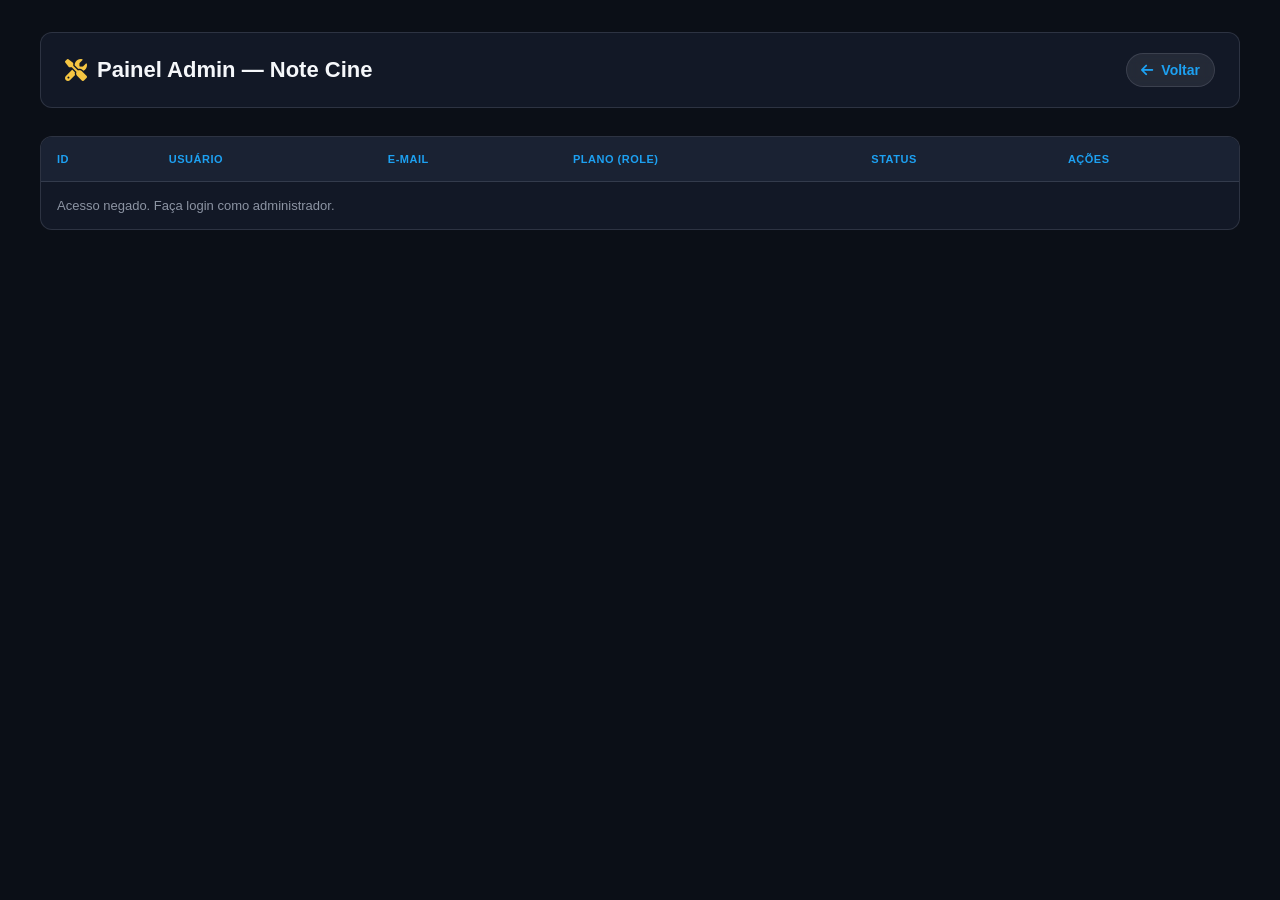
==== commit 498505d4: "Ajuste dos erro conexao(hugo)" ====
--- a/admin.html
+++ b/admin.html
@@ -60,28 +60,55 @@
 
     <script src="js/config.js"></script>
     <script>
-        const user = JSON.parse(localStorage.getItem('cineaura_user') || '{}');
-        if (user.role !== 'admin') {
-            alert('Acesso negado.');
-            window.location.href = 'index.html';
+        let user = {};
+        try {
+            user = JSON.parse(localStorage.getItem(NOTE_CINE.STORAGE_USER) || '{}');
+        } catch (e) {
+            user = {};
+        }
+
+        // A proteção real é o requireAdmin() no api.php; isto aqui é só a UI.
+        if (!user.id || user.role !== 'admin') {
+            document.getElementById('users-table').innerHTML =
+                '<tr><td colspan="6">Acesso negado. Faça login como administrador.</td></tr>';
+        } else {
+            loadUsers();
+        }
+
+        function adminError(msg) {
+            console.error(msg);
+            const tbody = document.getElementById('users-table');
+            tbody.innerHTML = `<tr><td colspan="6">${msg}</td></tr>`;
+        }
+
+        function esc(value) {
+            return String(value ?? '').replace(/[&<>"']/g, c => ({
+                '&': '&amp;', '<': '&lt;', '>': '&gt;', '"': '&quot;', "'": '&#39;'
+            }[c]));
         }
 
         async function loadUsers() {
-            const formData = new FormData();
-            formData.append('action', 'get_users');
-            const res = await fetch('api.php', { method: 'POST', body: formData });
-            const data = await res.json();
+            try {
+                const formData = new FormData();
+                formData.append('action', 'get_users');
 
-            if (!data.success) return;
+                const res = await fetch('api.php', { method: 'POST', body: formData });
+                if (!res.ok) throw new Error(`HTTP ${res.status}`);
+                const data = await res.json();
 
-            const tbody = document.getElementById('users-table');
-            tbody.innerHTML = '';
-            data.users.forEach(u => {
-                tbody.innerHTML += `
+                if (!data.success) {
+                    adminError(data.message || 'Não foi possível carregar os usuários.');
+                    return;
+                }
+
+                const tbody = document.getElementById('users-table');
+                tbody.innerHTML = '';
+                data.users.forEach(u => {
+                    tbody.innerHTML += `
                     <tr>
                         <td>#${u.id}</td>
-                        <td><strong>${u.username}</strong></td>
-                        <td>${u.email}</td>
+                        <td><strong>${esc(u.username)}</strong></td>
+                        <td>${esc(u.email)}</td>
                         <td>
                             <select id="role-${u.id}">
                                 <option value="user" ${u.role === 'user' ? 'selected' : ''}>Visitante (5 filmes)</option>
@@ -99,7 +126,11 @@
                         <td><button type="button" class="btn-save" onclick="saveUser(${u.id})"><i class="fa-solid fa-check"></i> Salvar</button></td>
                     </tr>
                 `;
-            });
+                });
+            } catch (error) {
+                adminError('Erro de conexão com o servidor (api.php). O XAMPP/MySQL está rodando?');
+                console.error(error);
+            }
         }
 
         async function saveUser(id) {
@@ -112,21 +143,25 @@
             formData.append('role', role);
             formData.append('status', status);
 
-            const res = await fetch('api.php', { method: 'POST', body: formData });
-            const data = await res.json();
-            if (data.success) {
-                alert('Usuário atualizado.');
-                const loggedInUser = JSON.parse(localStorage.getItem('cineaura_user') || '{}');
-                if (parseInt(loggedInUser.id) === parseInt(id)) {
-                    loggedInUser.role = role;
-                    localStorage.setItem('cineaura_user', JSON.stringify(loggedInUser));
+            try {
+                const res = await fetch('api.php', { method: 'POST', body: formData });
+                if (!res.ok) throw new Error(`HTTP ${res.status}`);
+                const data = await res.json();
+
+                if (data.success) {
+                    alert('Usuário atualizado.');
+                    if (parseInt(user.id) === parseInt(id)) {
+                        user.role = role;
+                        localStorage.setItem(NOTE_CINE.STORAGE_USER, JSON.stringify(user));
+                    }
+                } else {
+                    alert('Erro: ' + data.message);
                 }
-            } else {
-                alert('Erro: ' + data.message);
+            } catch (error) {
+                console.error(error);
+                alert('Erro de conexão com o servidor (api.php).');
             }
         }
-
-        loadUsers();
     </script>
 </body>
 </html>
